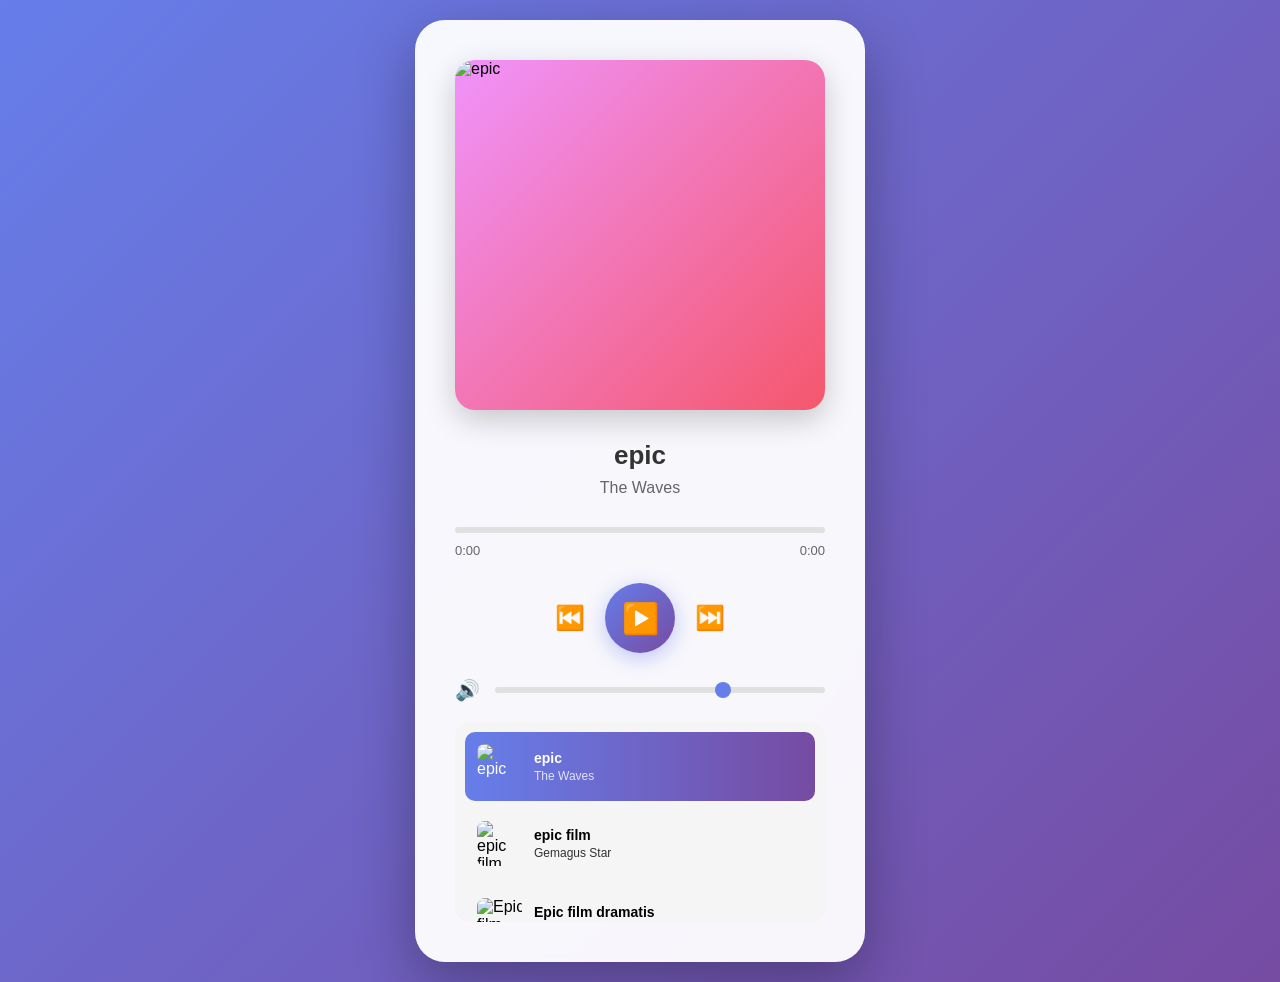
==== Music4.html @ 253071bd "Add files via upload" ====
<!DOCTYPE html>
<html lang="id">
<head>
    <meta charset="UTF-8">
    <meta name="viewport" content="width=device-width, initial-scale=1.0">
    <title>Modern Music Player</title>
    <style>
        * {
            margin: 0;
            padding: 0;
            box-sizing: border-box;
        }

        body {
            font-family: 'Segoe UI', Tahoma, Geneva, Verdana, sans-serif;
            background: linear-gradient(135deg, #667eea 0%, #764ba2 100%);
            min-height: 100vh;
            display: flex;
            justify-content: center;
            align-items: center;
            padding: 20px;
        }

        .music-player {
            background: rgba(255, 255, 255, 0.95);
            border-radius: 30px;
            padding: 40px;
            box-shadow: 0 20px 60px rgba(0, 0, 0, 0.3);
            max-width: 450px;
            width: 100%;
            backdrop-filter: blur(10px);
        }

        .album-art {
            width: 100%;
            height: 350px;
            border-radius: 20px;
            margin-bottom: 30px;
            box-shadow: 0 10px 30px rgba(0, 0, 0, 0.2);
            overflow: hidden;
            position: relative;
            background: linear-gradient(135deg, #f093fb 0%, #f5576c 100%);
        }

        .album-art img {
            width: 100%;
            height: 100%;
            object-fit: cover;
            animation: pulse 3s ease-in-out infinite;
        }

        @keyframes pulse {
            0%, 100% { transform: scale(1); }
            50% { transform: scale(1.02); }
        }

        .song-info {
            text-align: center;
            margin-bottom: 30px;
        }

        .song-title {
            font-size: 26px;
            font-weight: bold;
            color: #333;
            margin-bottom: 8px;
        }

        .song-artist {
            font-size: 16px;
            color: #666;
        }

        .progress-container {
            margin-bottom: 25px;
        }

        .progress-bar {
            width: 100%;
            height: 6px;
            background: #e0e0e0;
            border-radius: 10px;
            cursor: pointer;
            position: relative;
            margin-bottom: 10px;
        }

        .progress {
            height: 100%;
            background: linear-gradient(90deg, #667eea 0%, #764ba2 100%);
            border-radius: 10px;
            width: 0%;
            transition: width 0.1s linear;
        }

        .time-info {
            display: flex;
            justify-content: space-between;
            font-size: 13px;
            color: #666;
        }

        .controls {
            display: flex;
            justify-content: center;
            align-items: center;
            gap: 20px;
            margin-bottom: 25px;
        }

        .control-btn {
            background: none;
            border: none;
            cursor: pointer;
            transition: transform 0.2s;
            font-size: 24px;
        }

        .control-btn:hover {
            transform: scale(1.1);
        }

        .play-btn {
            width: 70px;
            height: 70px;
            border-radius: 50%;
            background: linear-gradient(135deg, #667eea 0%, #764ba2 100%);
            color: white;
            font-size: 30px;
            display: flex;
            align-items: center;
            justify-content: center;
            box-shadow: 0 5px 20px rgba(102, 126, 234, 0.4);
        }

        .volume-container {
            display: flex;
            align-items: center;
            gap: 15px;
            margin-bottom: 20px;
        }

        .volume-icon {
            font-size: 20px;
            color: #667eea;
        }

        .volume-slider {
            flex: 1;
            height: 6px;
            border-radius: 10px;
            background: #e0e0e0;
            outline: none;
            -webkit-appearance: none;
        }

        .volume-slider::-webkit-slider-thumb {
            -webkit-appearance: none;
            width: 16px;
            height: 16px;
            border-radius: 50%;
            background: #667eea;
            cursor: pointer;
        }

        .volume-slider::-moz-range-thumb {
            width: 16px;
            height: 16px;
            border-radius: 50%;
            background: #667eea;
            cursor: pointer;
            border: none;
        }

        .playlist {
            max-height: 200px;
            overflow-y: auto;
            border-radius: 15px;
            background: #f5f5f5;
            padding: 10px;
        }

        .playlist-item {
            padding: 12px;
            border-radius: 10px;
            margin-bottom: 8px;
            cursor: pointer;
            transition: all 0.3s;
            display: flex;
            gap: 12px;
            align-items: center;
        }

        .playlist-item:hover {
            background: #e0e0e0;
        }

        .playlist-item.active {
            background: linear-gradient(90deg, #667eea 0%, #764ba2 100%);
            color: white;
        }

        .playlist-item-thumbnail {
            width: 45px;
            height: 45px;
            border-radius: 8px;
            overflow: hidden;
            flex-shrink: 0;
        }

        .playlist-item-thumbnail img {
            width: 100%;
            height: 100%;
            object-fit: cover;
        }

        .playlist-item-info {
            flex: 1;
        }

        .playlist-item-title {
            font-weight: 600;
            font-size: 14px;
            margin-bottom: 3px;
        }

        .playlist-item-artist {
            font-size: 12px;
            opacity: 0.8;
        }

        .playlist::-webkit-scrollbar {
            width: 6px;
        }

        .playlist::-webkit-scrollbar-track {
            background: #f1f1f1;
            border-radius: 10px;
        }

        .playlist::-webkit-scrollbar-thumb {
            background: #667eea;
            border-radius: 10px;
        }
    </style>
</head>
<body>
    <div class="music-player">
        <div class="album-art" id="albumArt">
            <img src="" alt="Album Cover" id="albumImage">
        </div>
        
        <div class="song-info">
            <div class="song-title" id="songTitle">Pilih Lagu</div>
            <div class="song-artist" id="songArtist">Artist</div>
        </div>

        <div class="progress-container">
            <div class="progress-bar" id="progressBar">
                <div class="progress" id="progress"></div>
            </div>
            <div class="time-info">
                <span id="currentTime">0:00</span>
                <span id="duration">0:00</span>
            </div>
        </div>

        <div class="controls">
            <button class="control-btn" id="prevBtn">⏮️</button>
            <button class="control-btn play-btn" id="playBtn">▶️</button>
            <button class="control-btn" id="nextBtn">⏭️</button>
        </div>

        <div class="volume-container">
            <span class="volume-icon">🔊</span>
            <input type="range" class="volume-slider" id="volumeSlider" min="0" max="100" value="70">
        </div>

        <div class="playlist" id="playlist"></div>
    </div>

    <audio id="audioPlayer"></audio>

    <script>
        // Playlist data - GANTI URL IMAGE dengan gambar pribadi Anda
        const songs = [
            {
                title: "epic",
                artist: "The Waves",
                url: "https://archive.org/download/epic-games_202604/Epic%20Gafgmesgf.mp3",
                image: "https://picsum.photos/400/400?random=1" // Ganti dengan URL gambar Anda
            },
            {
                title: "epic film",
                artist: "Gemagus Star",
                url: "https://archive.org/download/epic-games_202604/Epic%20Gamegsgf.mp3",
                image: "https://picsum.photos/400/400?random=1" // Ganti dengan URL gambar Anda
            },
            {
                title: "Epic film dramatis",
                artist: "fragin",
                url: "https://archive.org/download/epic-games_202604/Epic%20Games.mp3",
                image: "https://picsum.photos/400/400?random=3" // Ganti dengan URL gambar Anda
            },
            {
                title: "Urban epic",
                artist: "Beat Masters",
                url: "https://archive.org/download/epic-games_202604/Epic%20Gamesgf.mp3",
                image: "https://picsum.photos/400/400?random=4" // Ganti dengan URL gambar Anda
            },
              {
                title: "movie epic",
                artist: "Beat Masters",
                url: "https://archive.org/download/epic-games_202604/Epic%20Gamesyy.mp3",
                image: "https://picsum.photos/400/400?random=4" 
            },
              {
                title: "movie epic",
                artist: " Masters",
                url: "https://archive.org/download/epic-games_202604/Epic%20film.mp3",
                image: "https://picsum.photos/400/400?random=4" // Ganti dengan URL gambar Anda
            },
               {
                title: " epic",
                artist: " Masters",
                url: "https://archive.org/download/epic-games_202604/Gms%20fifgflm.mp3",
                image: "https://picsum.photos/400/400?random=4" // Ganti dengan URL gambar Anda
            },
            {
                title: " epic dragon",
                artist: " Masters",
                url: "https://archive.org/download/epic-games_202604/Gms%20film.mp3",
                image: "https://picsum.photos/400/400?random=4" // Ganti dengan URL gambar Anda
            },
               {
                title: " epic film",
                artist: " Masters",
                url: "https://archive.org/download/epic-games_202604/Gms%20film8.mp3",
                image: "https://picsum.photos/400/400?random=4" // Ganti dengan URL gambar Anda
            },
               {
                title: " epic mobie",
                artist: " Masters",
                url: "https://archive.org/download/epic-games_202604/Zip.mp3",
                image: "https://picsum.photos/400/400?random=4" // Ganti dengan URL gambar Anda
            },
        ];

        // Elements
        const audioPlayer = document.getElementById('audioPlayer');
        const playBtn = document.getElementById('playBtn');
        const prevBtn = document.getElementById('prevBtn');
        const nextBtn = document.getElementById('nextBtn');
        const progressBar = document.getElementById('progressBar');
        const progress = document.getElementById('progress');
        const currentTimeEl = document.getElementById('currentTime');
        const durationEl = document.getElementById('duration');
        const volumeSlider = document.getElementById('volumeSlider');
        const songTitle = document.getElementById('songTitle');
        const songArtist = document.getElementById('songArtist');
        const albumImage = document.getElementById('albumImage');
        const playlistEl = document.getElementById('playlist');

        let currentSongIndex = 0;
        let isPlaying = false;

        // Initialize playlist
        function renderPlaylist() {
            playlistEl.innerHTML = '';
            songs.forEach((song, index) => {
                const item = document.createElement('div');
                item.className = `playlist-item ${index === currentSongIndex ? 'active' : ''}`;
                item.innerHTML = `
                    <div class="playlist-item-thumbnail">
                        <img src="${song.image}" alt="${song.title}">
                    </div>
                    <div class="playlist-item-info">
                        <div class="playlist-item-title">${song.title}</div>
                        <div class="playlist-item-artist">${song.artist}</div>
                    </div>
                `;
                item.addEventListener('click', () => loadSong(index));
                playlistEl.appendChild(item);
            });
        }

        // Load song
        function loadSong(index) {
            currentSongIndex = index;
            const song = songs[index];
            audioPlayer.src = song.url;
            songTitle.textContent = song.title;
            songArtist.textContent = song.artist;
            albumImage.src = song.image;
            albumImage.alt = song.title;
            renderPlaylist();
        }

        // Play/Pause
        function togglePlay() {
            if (isPlaying) {
                audioPlayer.pause();
                playBtn.textContent = '▶️';
            } else {
                audioPlayer.play();
                playBtn.textContent = '⏸️';
            }
            isPlaying = !isPlaying;
        }

        // Previous song
        function prevSong() {
            currentSongIndex = (currentSongIndex - 1 + songs.length) % songs.length;
            loadSong(currentSongIndex);
            if (isPlaying) audioPlayer.play();
        }

        // Next song
        function nextSong() {
            currentSongIndex = (currentSongIndex + 1) % songs.length;
            loadSong(currentSongIndex);
            if (isPlaying) audioPlayer.play();
        }

        // Update progress
        function updateProgress() {
            const { currentTime, duration } = audioPlayer;
            const progressPercent = (currentTime / duration) * 100;
            progress.style.width = `${progressPercent}%`;
            
            currentTimeEl.textContent = formatTime(currentTime);
            if (duration) {
                durationEl.textContent = formatTime(duration);
            }
        }

        // Format time
        function formatTime(seconds) {
            const mins = Math.floor(seconds / 60);
            const secs = Math.floor(seconds % 60);
            return `${mins}:${secs < 10 ? '0' : ''}${secs}`;
        }

        // Set progress
        function setProgress(e) {
            const width = progressBar.clientWidth;
            const clickX = e.offsetX;
            const duration = audioPlayer.duration;
            audioPlayer.currentTime = (clickX / width) * duration;
        }

        // Set volume
        function setVolume() {
            audioPlayer.volume = volumeSlider.value / 100;
        }

        // Event listeners
        playBtn.addEventListener('click', togglePlay);
        prevBtn.addEventListener('click', prevSong);
        nextBtn.addEventListener('click', nextSong);
        audioPlayer.addEventListener('timeupdate', updateProgress);
        progressBar.addEventListener('click', setProgress);
        volumeSlider.addEventListener('input', setVolume);
        audioPlayer.addEventListener('ended', nextSong);

        // Initialize
        renderPlaylist();
        loadSong(0);
        setVolume();
    </script>
</body>
</html>
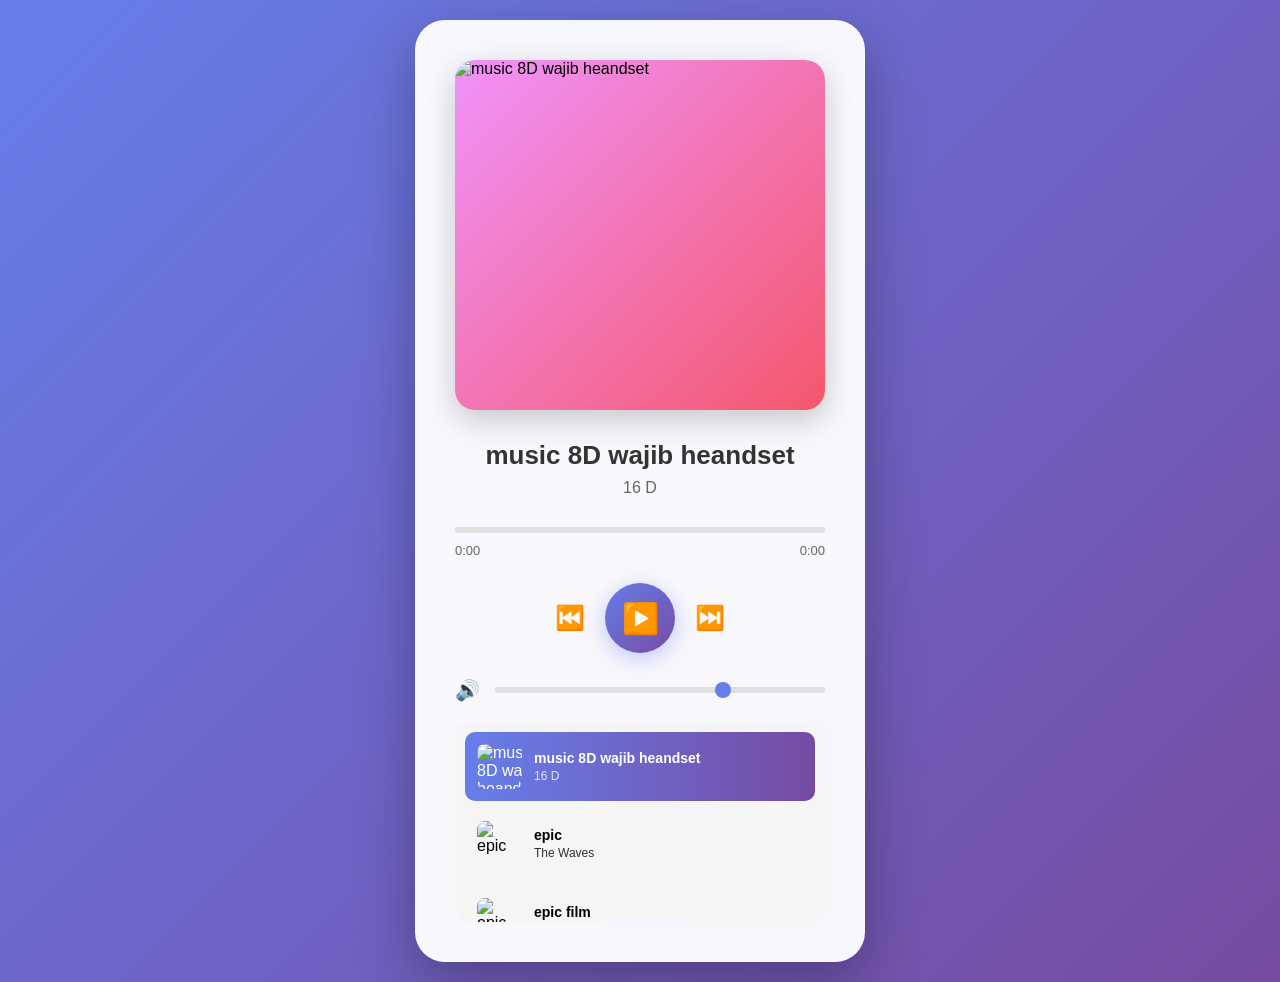
==== commit 139043be: "Add files via upload" ====
--- a/Music4.html
+++ b/Music4.html
@@ -285,6 +285,12 @@
     <script>
         // Playlist data - GANTI URL IMAGE dengan gambar pribadi Anda
         const songs = [
+             {
+                title: "music 8D wajib heandset",
+                artist: "16 D",
+                url: "https://archive.org/download/musik-ajaib-gunakan/MUSIK%20AJAIB%20GUNAKAN%20HEADSET%20%20DJ%208D%20SUPER%20FULL%20BASS%20TERBARU%202025%20%28MHLS%20PRO%29.mp3",
+                image: "https://picsum.photos/400/400?random=1" // Ganti dengan URL gambar Anda
+            },
             {
                 title: "epic",
                 artist: "The Waves",
